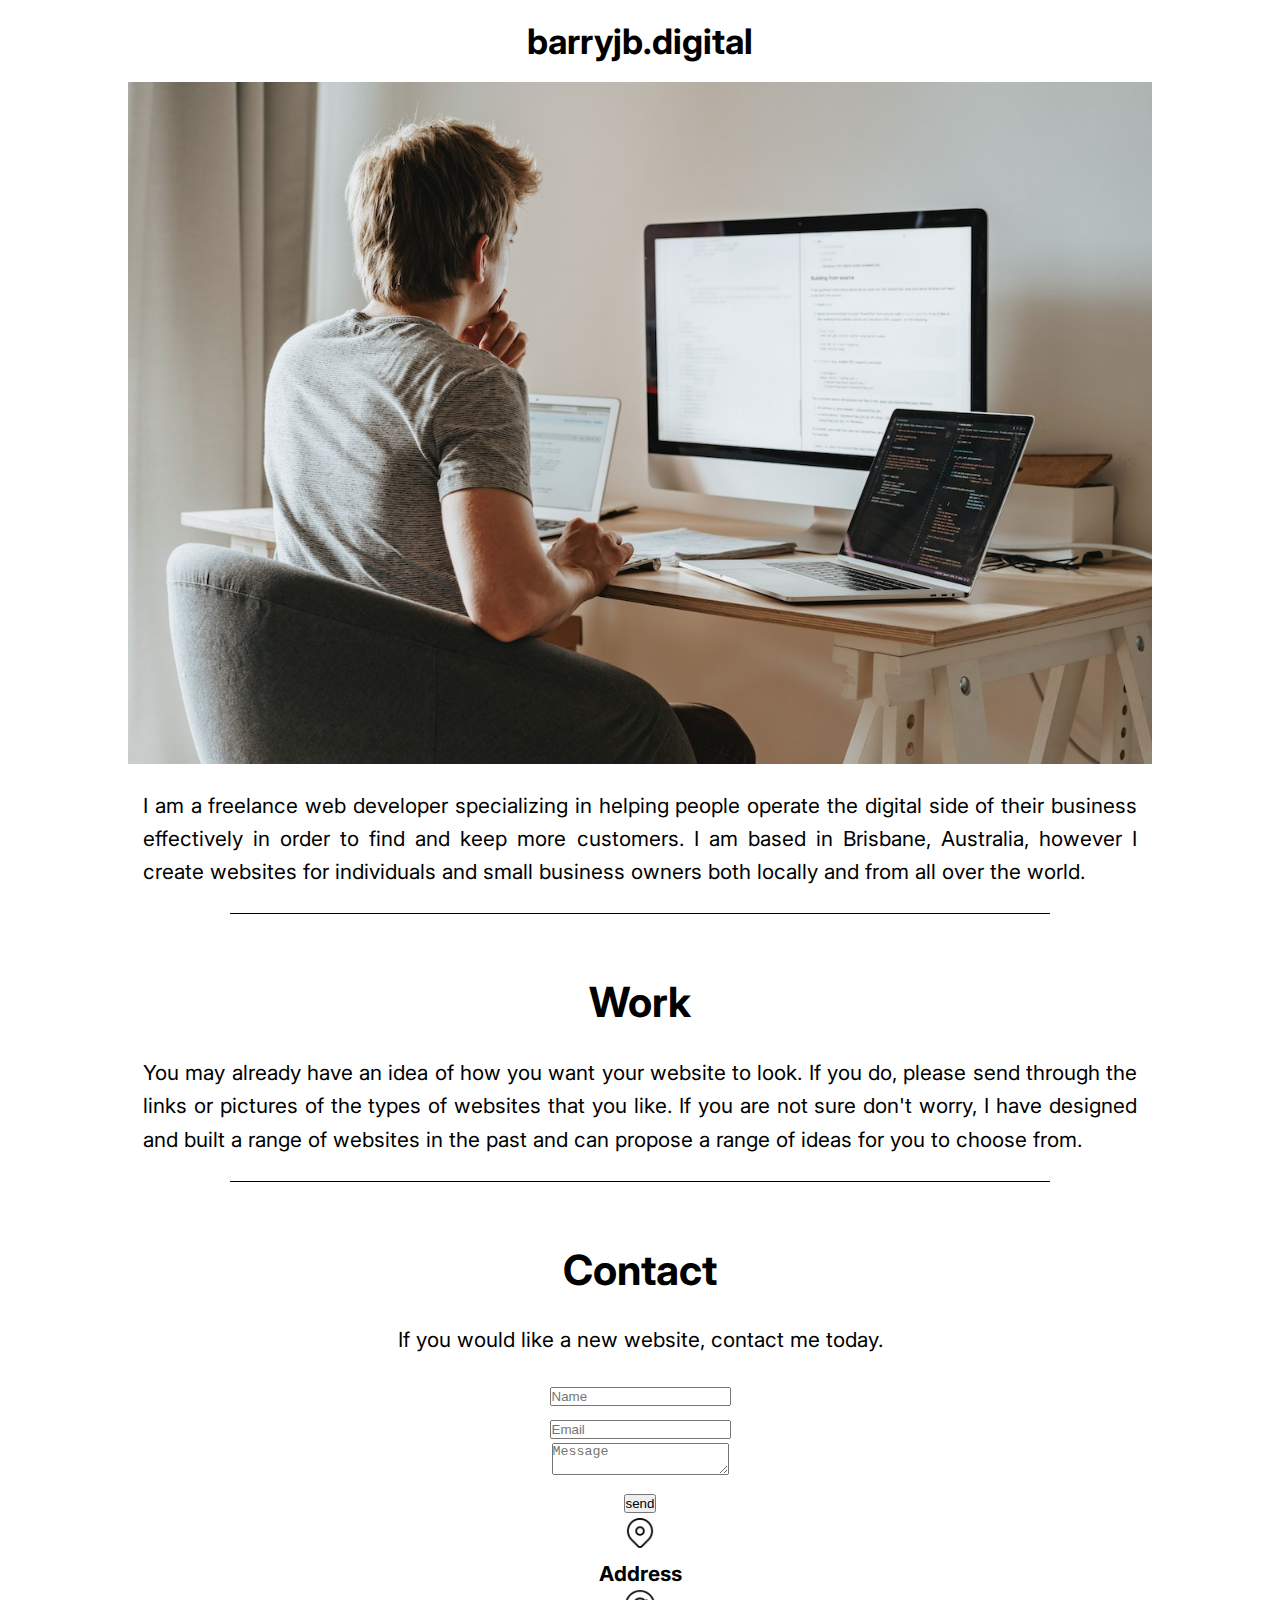
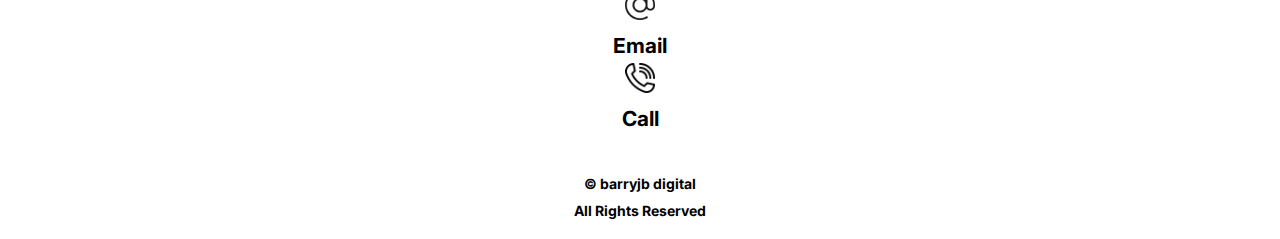
==== index.html @ eef9d9e3 "working on contact form" ====
<!DOCTYPE html>
<html lang="en">
<head>
    <meta charset="UTF-8">
    <meta name="viewport" content="width=device-width, initial-scale=1.0">
    <link rel="stylesheet" href="style.css">
    <title>barryjb.digital</title>
</head>
<body>
    <div class="container">
        <header>
            <h1>barryjb.digital</h1>
        </header>

        <main>
            <section class="section section-hero-img">
                <img src="img/barryjb-hero-img.jpg" alt="barryjb creating a website">
            </section>

            <section class="section section-hero-blurb">
                <p>I am a freelance web developer specializing in helping people operate the digital side of their business effectively in order to find and keep more customers.  I am based in Brisbane, Australia, however I create websites for individuals and small business owners both locally and from all over the world.</p>
                <!-- <p>Whether you need a new website or you would like someone to completely take over the digital side of your business, I can design a bespoke package that will suit your needs.</p> -->
                <!-- <p><a href="contact.html">Contact</a> me now and let me know what you need.</p> -->
            </section>

            <div class="divider"></div>

            <!-- <section class="section section-services">
                <h1>Services</h1>
                <p>Website design, website development, social media management, SEO.</p>
            </section>

            <div class="divider"></div> -->

            <section class="section section-work">
                <h1>Work</h1>
                <p>You may already have an idea of how you want your website to look.  If you do, please send through the links or pictures of the types of websites that you like. If you are not sure don't worry, I have designed and built a range of websites in the past and can propose a range of ideas for you to choose from.</p>
                <!-- <p>You may already have an idea of how you want your website to look.  If not, feel free   to look <a href="work.html">here</a> for some ideas.</p> -->
            </section>

            <div class="divider"></div>

            <section class="section section-contact">
                <h1>Contact</h1>
                <p>If you would like a new website, contact me today.</p>
                <!-- <p>If you would like me to work with you to take care of the digital aspects of your business, send me a message below.  I can work with you on anything from a basic website audit to check how well your current website is working to a full service website build, SEO strategy and Social Media marketing so you can focus solely on running your business while leaving the digital side of things to me.</p> -->

                <div class="contact-form">
                    <!-- <form action="https://formsubmit.co/hello@barryjb.digital" method="POST">
                        <input type="hidden" name="_next" value="https://barryjb.digital/thankyou.html"> -->
                        <input type="hidden" name="_subject" value="enquiry">
                        <div class="row">
                            <div class="input50">
                                <input type="text" placeholder="Name" name="name" required>
                            </div>
                        </div>

                        <div class="row">
                            <div class="input50">
                                <input type="text" placeholder="Email" name="email" required>
                            </div>
                        </div>

                        <div class="row">
                            <div class="input100">
                                <textarea placeholder="Message"></textarea>
                            </div>
                        </div>
                        
                        <div class="row">
                            <div class="input100">
                                <input type="submit" value="send">
                            </div>
                        </div>
                    </form>
                </div>

                <div class="contact-info">
                    <div class="info-box">
                        <img src="img/address.png" class="contact-icon" alt="">
                        <div class="details">
                            <h4>Address</h4>
                            <!-- <p>PO Box xxxx Brisbane Australia</p> -->
                        </div>
                    </div>
                    <div class="info-box">
                        <img src="img/email.png" class="contact-icon" alt="">
                        <div class="details">
                            <h4>Email</h4>
                            <!-- <a href="mailto:hello@barryjb.digital">hello@barryjb.digital</a> -->
                        </div>
                    </div>
                    <div class="info-box">
                        <img src="img/call.png" class="contact-icon" alt="">
                        <div class="details">
                            <h4>Call</h4>
                            <!-- <a href="tel:+61444555666">+61444555666</a> -->
                        </div>
                    </div>
                </div>
            </section>

            <!-- <div class="divider"></div> -->

            <!-- <section class="section section-social-bar">
                <ul class="social-icons"> -->
                    <!-- <li>
                        <a href="https://facebook.com">
                            <img src="./img/social-facebook.svg" alt="" />
                        </a>
                    </li> -->
                    <!-- <li>
                        <a href="https://youtube.com">
                            <img src="./img/social-youtube.svg" alt="" />
                        </a>
                    </li> -->
                    <!-- <li>
                        <a href="https://instagram.com/sage.olive_cafe" target="_blank">
                            <img src="./img/social-instagram.svg" alt="" />
                        </a>
                    </li> -->
                    <!-- <li>
                        <a href="https://twitter.com">
                            <img src="./img/social-twitter.svg" alt="" />
                        </a>
                    </li> -->
                    <!-- <li>
                        <a href="https://linkedin.com">
                            <img src="./img/social-twitter.svg" alt="" />
                        </a>
                    </li> -->
                    <!-- <li>
                        <a href="https://github.com">
                            <img src="./img/social-twitter.svg" alt="" />
                        </a>
                    </li> -->
                <!-- </ul>
            </div>
    
        </section>-->

        <!-- <div class="divider"></div> -->

        </main>

        <footer>
            <div class="footer-container">
                <p>&#169 barryjb digital</p>
                <p>All Rights Reserved</p>
            </div>
        </footer>
    </div>
</body>
</html>
---- style.css ----
@import url('https://fonts.googleapis.com/css2?family=Inter:wght@100;200;300;400;500;600;700;800;900&display=swap');

*{
    box-sizing: border-box;
    margin: 0;
    padding: 0;
}

body{
    font-family: 'Inter', sans-serif;
}

.container{
    max-width: 1024px;
    margin: 0 auto;
}

li{
    list-style-type: none;
}

/* a{
    text-decoration: none;
} */


header{
    padding: 20px;
    text-align: center;
    font-size: 1.1em;
}

/* main{
    
} */

section{
    padding: 15px;
    text-align: justify;
    line-height: 1.6;
    font-size: 1.3em;
}

section h1{
    text-align: center;
    margin: 10px auto;
    padding-bottom: 10px;
}

.section-hero-img{
    padding: 0;
}

.section-hero-img img{
    width: 100%;
}

/* .section-hero-blurb{
    
} */

.divider{
    width: 80%;
    height: 1px;
    background-color: #000;
    margin: 10px auto 30px;
}

.section-services{
    text-align: center;
}

/* .section-work{
    
} */

/* .section-contact{
    
} */

.contact-form{
    width: 100%;
    margin-top: 20px;
}

.section-contact{
    text-align: center;
}


.section-contact img{
    width: 30px;
}

/* .section-social-bar{
    
} */
.social-icons{
    display: flex;
    justify-content: space-around;
    align-items: center;
}

.section-social-bar img{
    width: 30px;
}

/* footer{
    
} */

.footer-container{
    padding: 15px 0 10px 0;
    text-align: center;
}

.footer-container p{
    margin: 10px 20px;
    font-size: 14px;
    font-weight: bold;
}
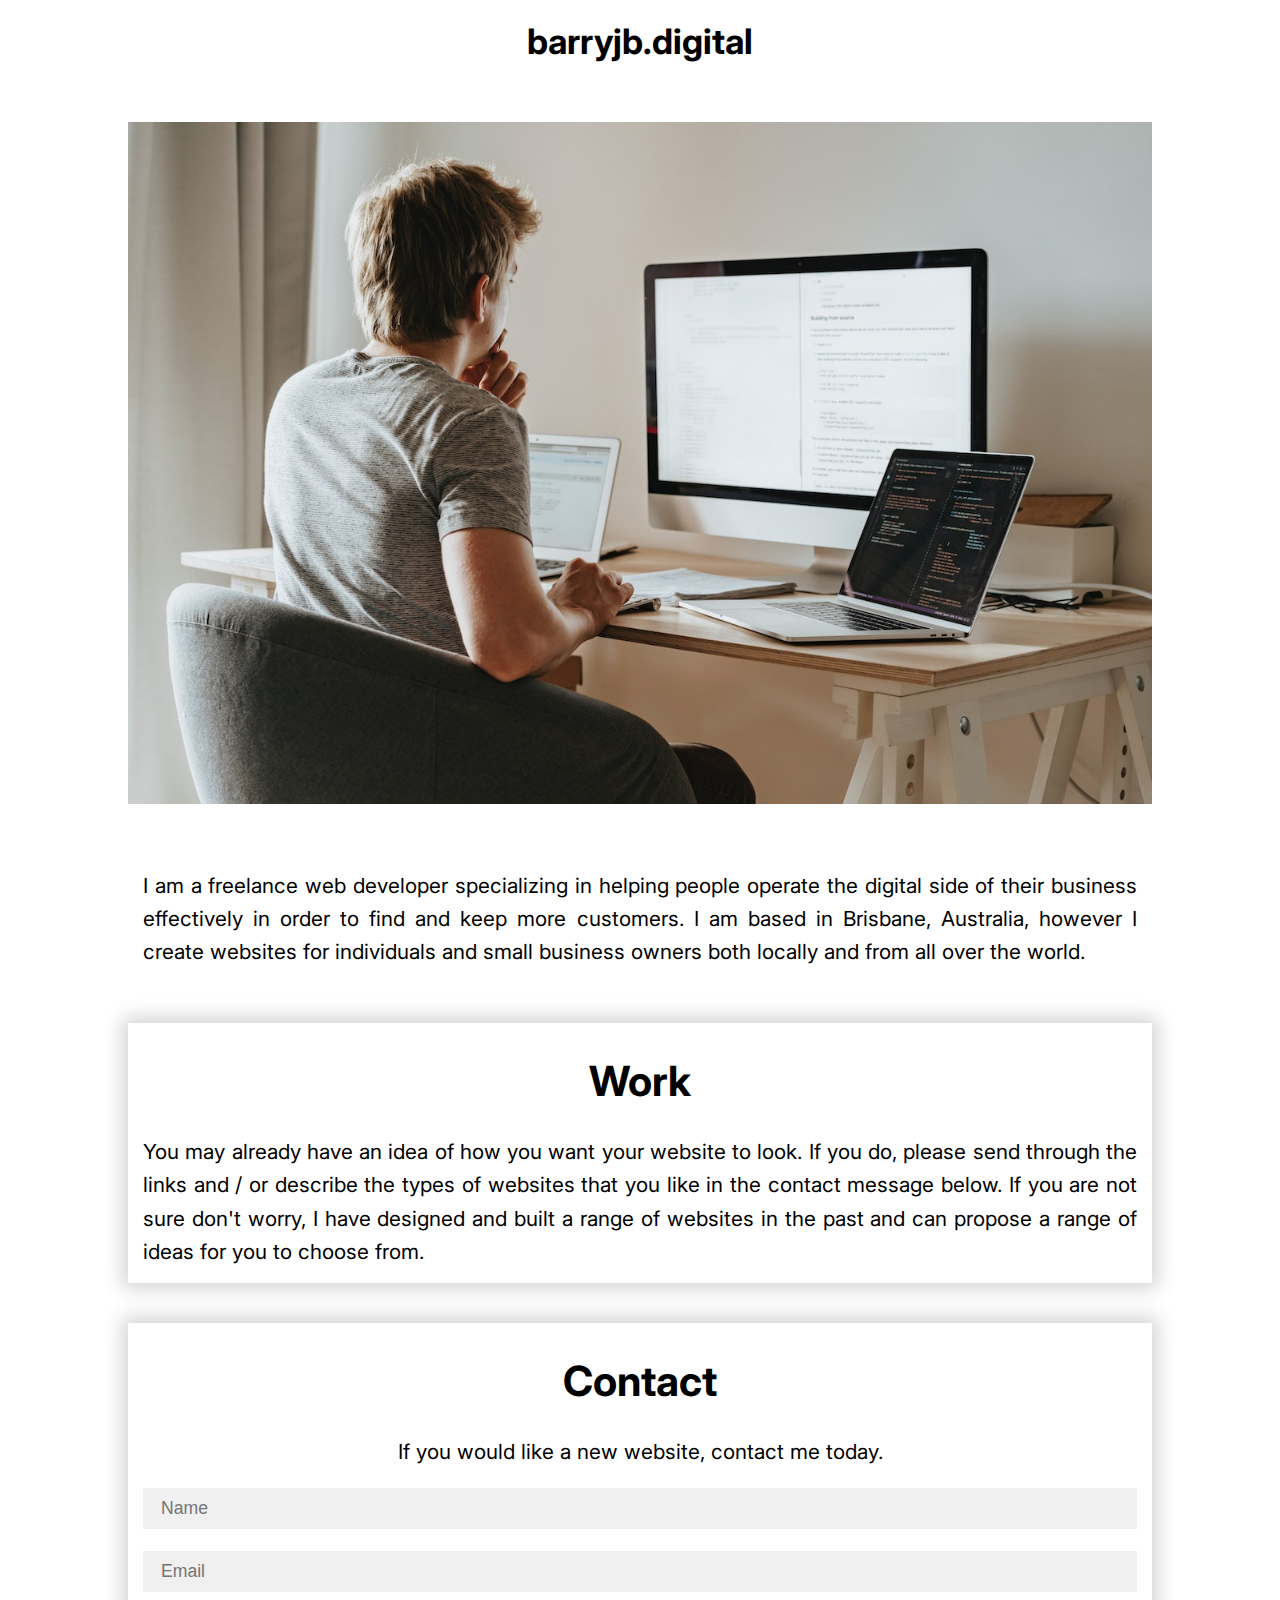
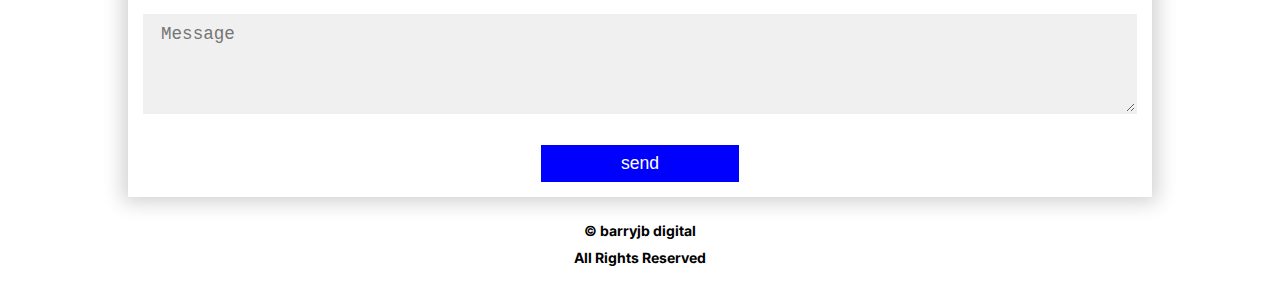
==== commit 0ebb41e1: "design of contact form" ====
--- a/index.html
+++ b/index.html
@@ -23,7 +23,7 @@
                 <!-- <p><a href="contact.html">Contact</a> me now and let me know what you need.</p> -->
             </section>
 
-            <div class="divider"></div>
+            <!-- <div class="divider"></div> -->
 
             <!-- <section class="section section-services">
                 <h1>Services</h1>
@@ -34,11 +34,11 @@
 
             <section class="section section-work">
                 <h1>Work</h1>
-                <p>You may already have an idea of how you want your website to look.  If you do, please send through the links or pictures of the types of websites that you like. If you are not sure don't worry, I have designed and built a range of websites in the past and can propose a range of ideas for you to choose from.</p>
+                <p>You may already have an idea of how you want your website to look.  If you do, please send through the links and / or describe the types of websites that you like in the contact message below. If you are not sure don't worry, I have designed and built a range of websites in the past and can propose a range of ideas for you to choose from.</p>
                 <!-- <p>You may already have an idea of how you want your website to look.  If not, feel free   to look <a href="work.html">here</a> for some ideas.</p> -->
             </section>
 
-            <div class="divider"></div>
+            <!-- <div class="divider"></div> -->
 
             <section class="section section-contact">
                 <h1>Contact</h1>
@@ -75,29 +75,29 @@
                     </form>
                 </div>
 
-                <div class="contact-info">
+                <!-- <div class="contact-info">
                     <div class="info-box">
                         <img src="img/address.png" class="contact-icon" alt="">
                         <div class="details">
                             <h4>Address</h4>
-                            <!-- <p>PO Box xxxx Brisbane Australia</p> -->
+                            <p>PO Box xxxx Brisbane Australia</p>
                         </div>
                     </div>
                     <div class="info-box">
                         <img src="img/email.png" class="contact-icon" alt="">
                         <div class="details">
                             <h4>Email</h4>
-                            <!-- <a href="mailto:hello@barryjb.digital">hello@barryjb.digital</a> -->
+                            <a href="mailto:hello@barryjb.digital">hello@barryjb.digital</a>
                         </div>
                     </div>
                     <div class="info-box">
                         <img src="img/call.png" class="contact-icon" alt="">
                         <div class="details">
                             <h4>Call</h4>
-                            <!-- <a href="tel:+61444555666">+61444555666</a> -->
+                            <a href="tel:+61444555666">+61444555666</a>
                         </div>
                     </div>
-                </div>
+                </div> -->
             </section>
 
             <!-- <div class="divider"></div> -->
--- a/style.css
+++ b/style.css
@@ -40,6 +40,7 @@
     text-align: justify;
     line-height: 1.6;
     font-size: 1.3em;
+    margin-top: 40px;
 }
 
 section h1{
@@ -79,15 +80,62 @@
     
 } */
 
+.section-work{
+    box-shadow: 0px 0px 19px 5px rgba(0,0,0,0.19);
+}
+
+.section-contact{
+    text-align: center;
+    box-shadow: 0px 0px 19px 5px rgba(0,0,0,0.19);
+}
+
 .contact-form{
     width: 100%;
     margin-top: 20px;
 }
 
-.section-contact{
-    text-align: center;
+.input50 input,
+.input100 textarea{
+    width: 100%;
+    padding: 0.5rem 1rem;
+    outline: none;
+    border: 2px solid rgba(0,0,0,0);
+    background-color: rgba(230,230,230,0.6);
+    font-size: 1.1rem;
+    margin-bottom: 22px;
+    transition: .3s;
 }
 
+.input50 input:hover,
+.input100 textarea:hover{
+    background-color: rgba(0,0,0,0.1);
+}
+
+.input50 input:focus,
+.input100 textarea:focus{
+    background-color: #fff;
+    border: 2px solid rgba(30,85,250,0.47);
+}
+
+.input100 textarea{
+    min-height: 100px;
+}
+
+.input100 input{
+    width: 20%;
+    padding: 0.5rem 1rem;
+    outline: none;
+    border: none;
+    cursor: pointer;
+    background-color: blue;
+    font-size: 1.1rem;
+    color: #fff;
+    transition: .3s;
+}
+
+.input100 input:hover{
+    transform: scale(1.2);
+}
 
 .section-contact img{
     width: 30px;
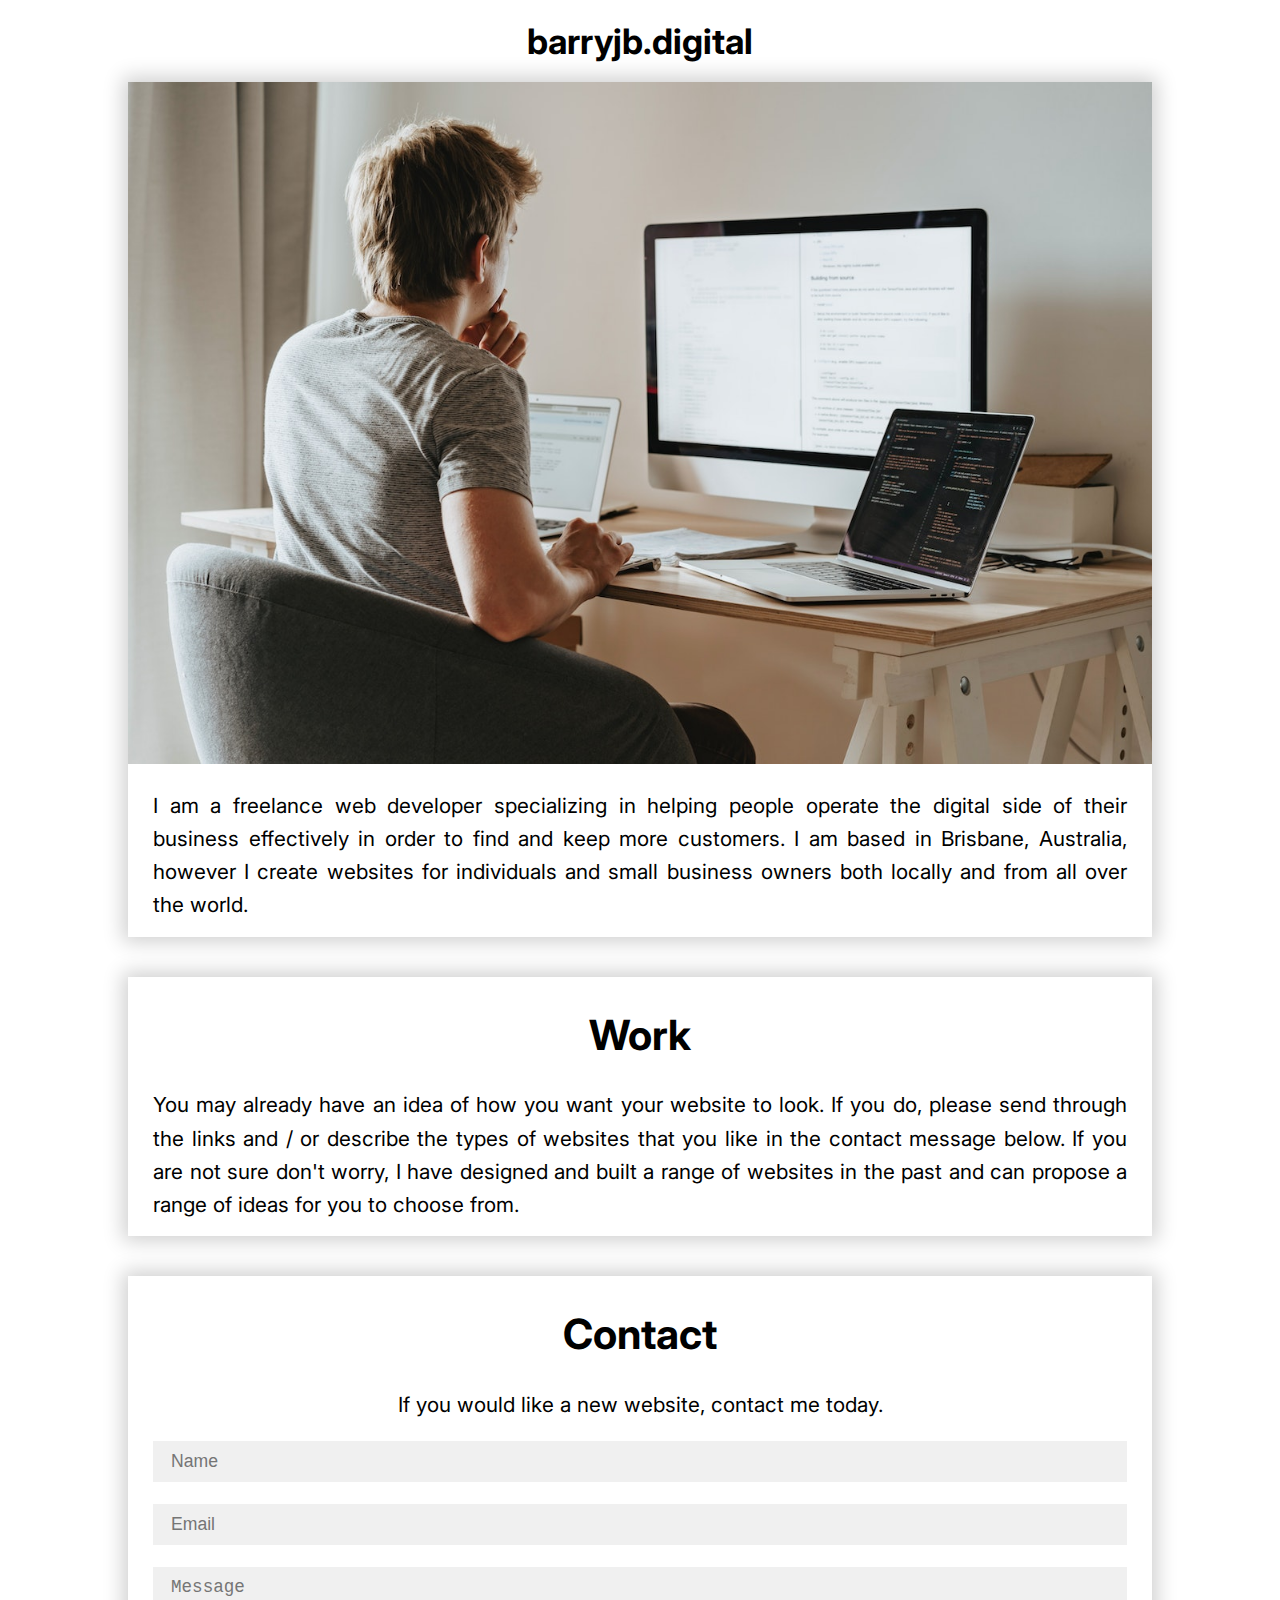
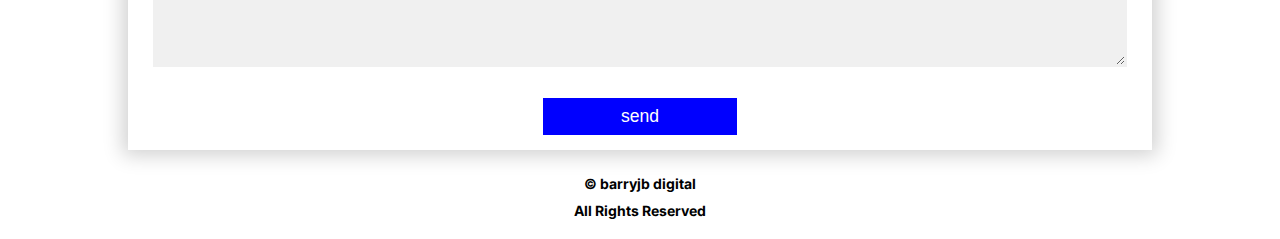
==== commit 0518e5e4: "update box shadow around hero and fixed section left and right padding" ====
--- a/index.html
+++ b/index.html
@@ -13,15 +13,17 @@
         </header>
 
         <main>
-            <section class="section section-hero-img">
-                <img src="img/barryjb-hero-img.jpg" alt="barryjb creating a website">
-            </section>
+            <div class="section-hero">
+                <section class="section section-hero-img">
+                    <img src="img/barryjb-hero-img.jpg" alt="barryjb creating a website">
+                </section>
 
-            <section class="section section-hero-blurb">
-                <p>I am a freelance web developer specializing in helping people operate the digital side of their business effectively in order to find and keep more customers.  I am based in Brisbane, Australia, however I create websites for individuals and small business owners both locally and from all over the world.</p>
-                <!-- <p>Whether you need a new website or you would like someone to completely take over the digital side of your business, I can design a bespoke package that will suit your needs.</p> -->
-                <!-- <p><a href="contact.html">Contact</a> me now and let me know what you need.</p> -->
-            </section>
+                <section class="section section-hero-blurb">
+                    <p>I am a freelance web developer specializing in helping people operate the digital side of their business effectively in order to find and keep more customers.  I am based in Brisbane, Australia, however I create websites for individuals and small business owners both locally and from all over the world.</p>
+                    <!-- <p>Whether you need a new website or you would like someone to completely take over the digital side of your business, I can design a bespoke package that will suit your needs.</p> -->
+                    <!-- <p><a href="contact.html">Contact</a> me now and let me know what you need.</p> -->
+                </section>
+            </div>
 
             <!-- <div class="divider"></div> -->
 
--- a/style.css
+++ b/style.css
@@ -27,6 +27,7 @@
 
 header{
     padding: 20px;
+    margin: 0;
     text-align: center;
     font-size: 1.1em;
 }
@@ -36,17 +37,21 @@
 } */
 
 section{
-    padding: 15px;
+    padding: 15px 25px;
     text-align: justify;
     line-height: 1.6;
     font-size: 1.3em;
-    margin-top: 40px;
 }
 
 section h1{
     text-align: center;
     margin: 10px auto;
     padding-bottom: 10px;
+}
+
+.section-hero{
+    box-shadow: 0px 0px 19px 5px rgba(0,0,0,0.19);
+    margin-top: 0;
 }
 
 .section-hero-img{
@@ -72,13 +77,13 @@
     text-align: center;
 }
 
-/* .section-work{
-    
-} */
+.section-work{
+    margin-top: 40px;
+}
 
-/* .section-contact{
-    
-} */
+.section-contact{
+    margin-top: 40px;
+}
 
 .section-work{
     box-shadow: 0px 0px 19px 5px rgba(0,0,0,0.19);
